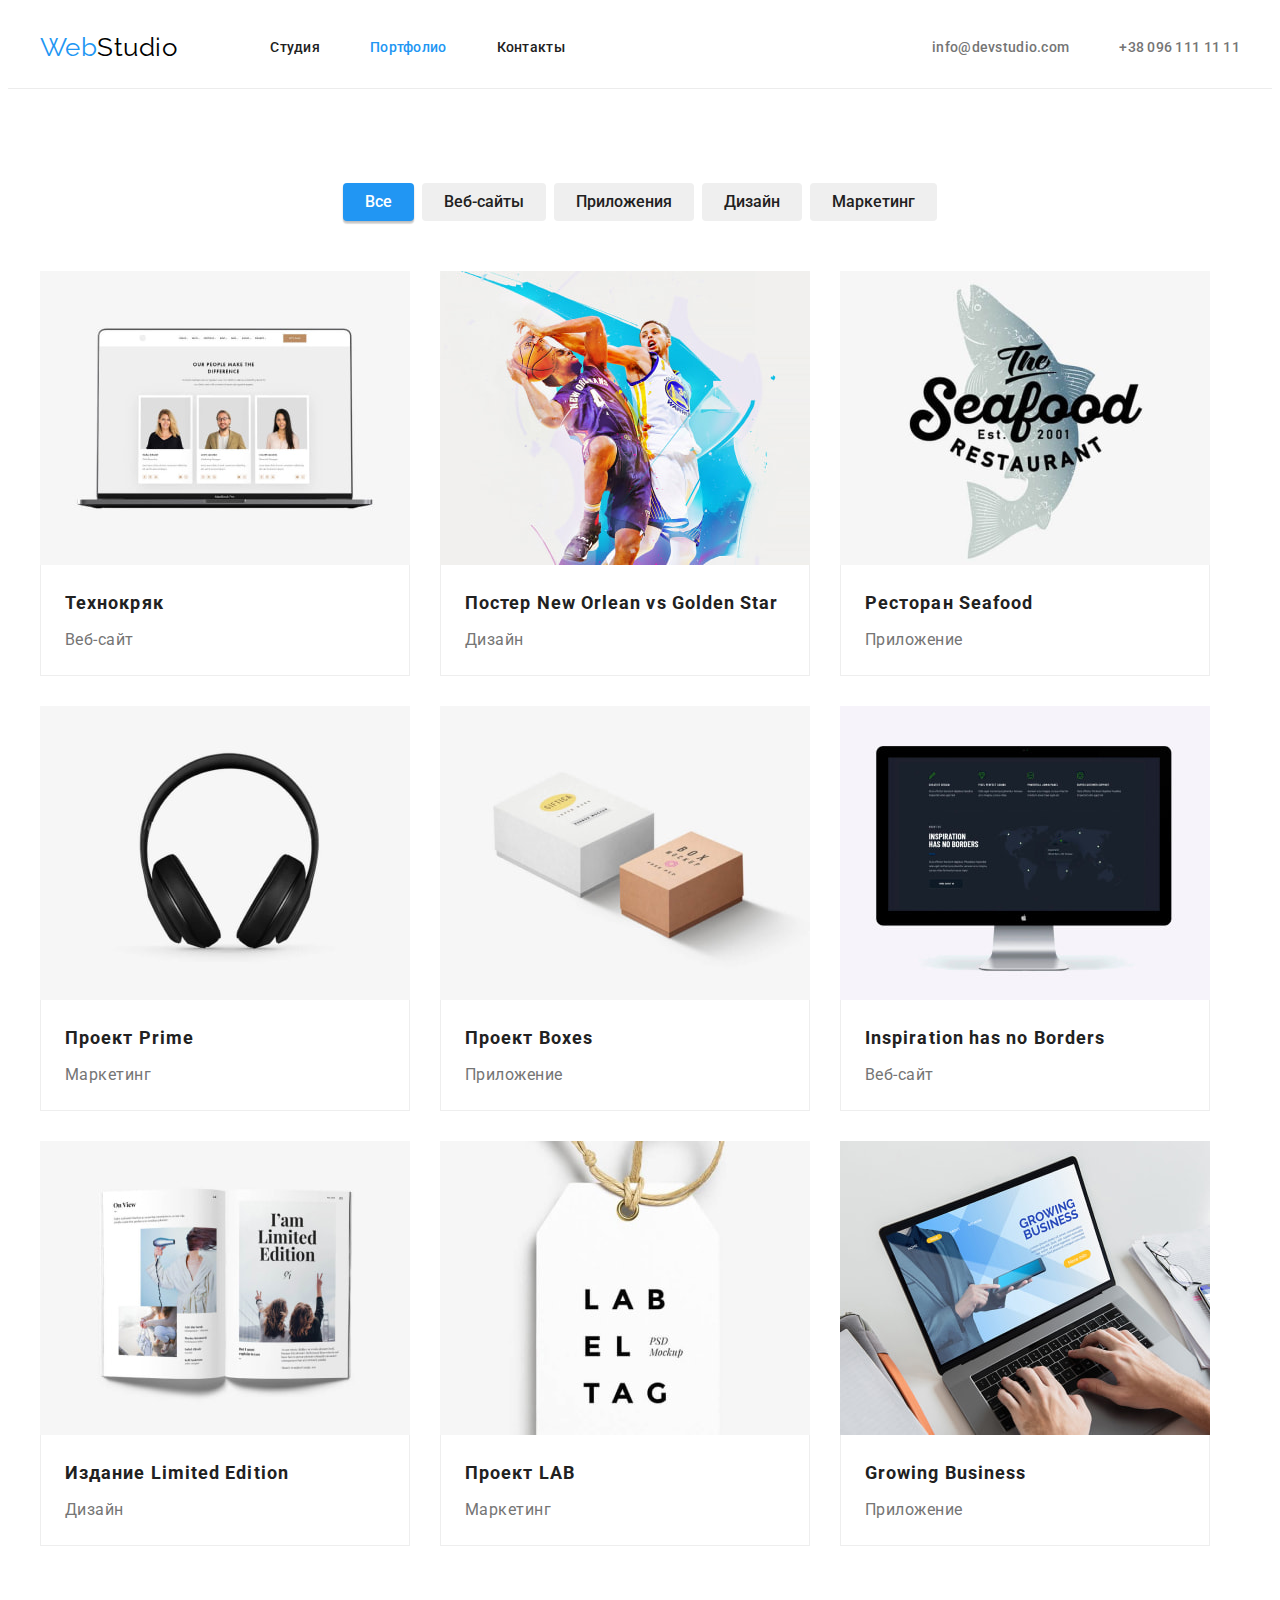
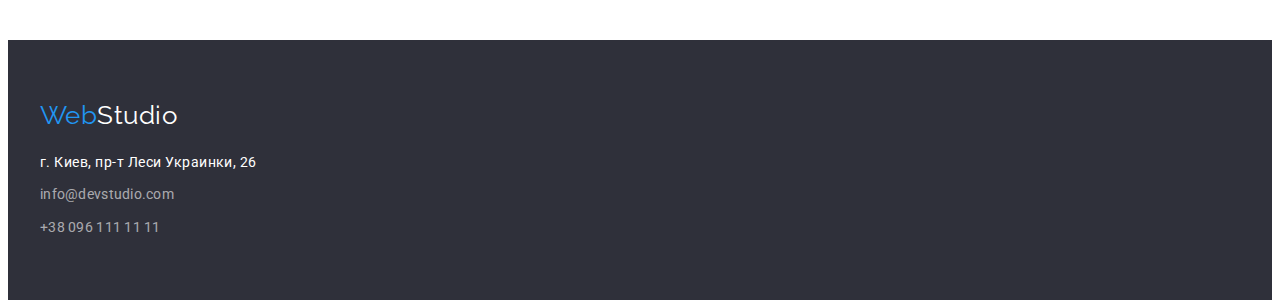
==== portfolio.html @ 003e9807 "Initial commit" ====
<!DOCTYPE html>
<html lang="ru">
  <head>
    <meta charset="UTF-8" />
    <meta http-equiv="X-UA-Compatible" content="IE=edge" />
    <meta name="viewport" content="width=device-width, initial-scale=1.0" />
    <link rel="preconnect" href="https://fonts.googleapis.com" />
    <link rel="preconnect" href="https://fonts.gstatic.com" crossorigin />
    <link
      href="https://fonts.googleapis.com/css2?family=Raleway:wght@700&family=Roboto:wght@400;500;700;900&display=swap"
      rel="stylesheet"
    />
    <link
      rel="stylesheet"
      href="https://cdnjs.cloudflare.com/ajax/libs/modern-normalize/1.1.0/modern-normalize.min.css"
      integrity="sha512-wpPYUAdjBVSE4KJnH1VR1HeZfpl1ub8YT/NKx4PuQ5NmX2tKuGu6U/JRp5y+Y8XG2tV+wKQpNHVUX03MfMFn9Q=="
      crossorigin="anonymous"
      referrerpolicy="no-referrer"
    />
    <link rel="stylesheet" href="./css/styles.css" />
    <title>Document</title>
  </head>
  <body>
    <!--Header section-->
    <header class="header">
      <div class="container header-container">
        <a class="logo" href="./index.html">Web<span class="logo-inner">Studio</span></a>
        <nav class="nav">
          <ul class="nav-list">
            <li class="nav-item">
              <a class="nav-link" href="./index.html">Студия</a>
            </li>
            <li class="nav-item">
              <a class="nav-link current" href="./portfolio.html">Портфолио</a>
            </li>
            <li class="nav-item">
              <a class="nav-link" href="">Контакты</a>
            </li>
          </ul>
        </nav>
        <ul class="header-list">
          <li class="header-item">
            <a class="header-mailto" href="mailto:info@devstudio.com">info@devstudio.com</a>
          </li>
          <li>
            <a class="header-phone" href="tel:+380961111111">+38 096 111 11 11</a>
          </li>
        </ul>
      </div>
    </header>
    <!--Main section-->
    <main>
      <!--Portfolio section-->
      <section class="portfolio section">
        <div class="container">
          <h1 class="visually-hidden">Кнопки</h1>
          <ul class="button-list">
            <li class="button-item">
              <button class="button-portfolio current" type="button">Все</button>
            </li>
            <li class="button-item">
              <button class="button-portfolio" type="button">Веб-сайты</button>
            </li>
            <li class="button-item">
              <button class="button-portfolio" type="button">Приложения</button>
            </li>
            <li class="button-item">
              <button class="button-portfolio" type="button">Дизайн</button>
            </li>
            <li class="button-item">
              <button class="button-portfolio" type="button">Маркетинг</button>
            </li>
          </ul>
          <h2 class="visually-hidden">Портфолио</h2>
          <ul class="portfolio-list card-set">
            <li class="portfolio-item">
              <img src="./images/portfolio/img1.jpg" alt="Ноутбук" width="370" height="294" />
              <div class="portfolio-wrapper">
                <h3 class="portfolio-titel">Технокряк</h3>
                <p class="portfolio-text">Веб-сайт</p>
              </div>
            </li>
            <li class="portfolio-item">
              <img src="./images/portfolio/img2.jpg" alt="Баскетбол" width="370" height="294" />
              <div class="portfolio-wrapper">
                <h3 class="portfolio-titel">Постер New Orlean vs Golden Star</h3>
                <p class="portfolio-text">Дизайн</p>
              </div>
            </li>
            <li class="portfolio-item">
              <img src="./images/portfolio/img3.jpg" alt="Рыба" width="370" height="294" />
              <div class="portfolio-wrapper">
                <h3 class="portfolio-titel">Ресторан Seafood</h3>
                <p class="portfolio-text">Приложение</p>
              </div>
            </li>
            <li class="portfolio-item">
              <img src="./images/portfolio/img4.jpg" alt="Наушники" width="370" height="294" />
              <div class="portfolio-wrapper">
                <h3 class="portfolio-titel">Проект Prime</h3>
                <p class="portfolio-text">Маркетинг</p>
              </div>
            </li>
            <li class="portfolio-item">
              <img src="./images/portfolio/img5.jpg" alt="Две коробки" width="370" height="294" />
              <div class="portfolio-wrapper">
                <h3 class="portfolio-titel">Проект Boxes</h3>
                <p class="portfolio-text">Приложение</p>
              </div>
            </li>
            <li class="portfolio-item">
              <img src="./images/portfolio/img6.jpg" alt="Монитор" width="370" height="294" />
              <div class="portfolio-wrapper">
                <h3 class="portfolio-titel">Inspiration has no Borders</h3>
                <p class="portfolio-text">Веб-сайт</p>
              </div>
            </li>
            <li class="portfolio-item">
              <img src="./images/portfolio/img7.jpg" alt="Книга" width="370" height="294" />
              <div class="portfolio-wrapper">
                <h3 class="portfolio-titel">Издание Limited Edition</h3>
                <p class="portfolio-text">Дизайн</p>
              </div>
            </li>
            <li class="portfolio-item">
              <img src="./images/portfolio/img8.jpg" alt="Ярлык" width="370" height="294" />
              <div class="portfolio-wrapper">
                <h3 class="portfolio-titel">Проект LAB</h3>
                <p class="portfolio-text">Маркетинг</p>
              </div>
            </li>
            <li class="portfolio-item">
              <img
                src="./images/portfolio/img9.jpg"
                alt="Работа за ноутбуком"
                width="370"
                height="294"
              />
              <div class="portfolio-wrapper">
                <h3 class="portfolio-titel">Growing Business</h3>
                <p class="portfolio-text">Приложение</p>
              </div>
            </li>
          </ul>
        </div>
      </section>
    </main>
    <!--Footer section-->
    <footer class="footer footer-section">
      <div class="container">
        <a class="footer-logo" href="./index.html"
          >Web<span class="footer-logo-inner">Studio</span></a
        >
        <address class="address">г. Киев, пр-т Леси Украинки, 26</address>
        <ul>
          <li class="footer-item">
            <a class="footer-mailto" href="mailto:info@devstudio.com">info@devstudio.com</a>
          </li>
          <li class="footer-item">
            <a class="footer-phone" href="tel:+380961111111">+38 096 111 11 11</a>
          </li>
        </ul>
      </div>
    </footer>
  </body>
</html>
---- css/styles.css ----
/* цвет основного текста #212121 */
/* вторичный цвет #757575 */
/* шапка #FFFFFF */
/* почта и тел под rgba(255, 255, 255, 0.6)*/
/* фдрес подвала #FFFFFF  */
/* секция наша команда #F5F4FA */
/* секция чем мы занисаемся #E5E5E5 */
/* секция герой #2F303A */
/* цвет кнопки #2196F3 */
/* шапка hover #188CE8 */
/* body #E5E5E5 */

:root {
  /* others */
  --indent: 30px;
  --items: 3;
}

body {
  color: #757575;
  font-family: Roboto, sans-serif;
  letter-spacing: 0.03em;
}

/* Частковий ресет стилей браузера start */

h1,
h2,
h3,
h4,
h5,
h6,
p {
  margin: 0;
}

ul,
ol {
  list-style: none;
  padding: 0;
  margin: 0;
}

img {
  display: block;
}

a {
  text-decoration: none;
  color: currentColor;
}

/* Частковий ресет стилей браузера end */

/* Base styles */

.container {
  width: 1200px;
  margin-left: auto;
  margin-right: auto;
  padding-left: 15px;
  padding-right: 15px;
  /* outline: 1px solid tomato; */
}

.section {
  padding-top: 94px;
  padding-bottom: 94px;
}

/* Card set */

.card-set {
  display: flex;
  flex-wrap: wrap;
  gap: var(--indent);
}

.card-set-item {
  flex-basis: calc((100% - var(--indent) * (var(--items) - 1)) / var(--items));
}

/* Header section */

.header {
  border: 1px solid #ececec;
  border-top: none;
  border-right: none;
  border-left: none;
}

.header-container {
  display: flex;
  align-items: center;
}

.logo {
  display: block;
  margin-right: 93px;
  padding-top: 24px;
  padding-bottom: 25px;

  font-family: Raleway, cursive;
  font-size: 26px;
  line-height: 1.19;

  color: #2196f3;
}

.logo-inner {
  color: #000000;
}

.nav {
  margin-right: auto;
}

.nav-list {
  display: flex;
  gap: 50px;
}

.nav-link {
  display: block;
  padding-top: 32px;
  padding-bottom: 32px;

  color: #212121;
  font-weight: 500;
  font-size: 14px;
  line-height: 1.14;
  letter-spacing: 0.02em;
}

.nav-link:hover,
.nav-link:focus {
  color: #2196f3;
}

.nav-link.current {
  color: #2196f3;
}

.header-list {
  display: flex;
  gap: 50px;
}

.header-mailto {
  display: block;
  padding-top: 32px;
  padding-bottom: 32px;

  color: #757575;
  font-weight: 500;
  font-size: 14px;
  line-height: 1.14;
  letter-spacing: 0.02em;
}

.header-mailto:hover,
.header-mailto:focus {
  color: #2196f3;
}

.header-phone {
  display: block;
  padding-top: 32px;
  padding-bottom: 32px;

  color: #757575;
  font-weight: 500;
  font-size: 14px;
  line-height: 1.14;
  letter-spacing: 0.02em;
}

.header-phone:hover,
.header-phone:focus {
  color: #2196f3;
}

/* hero section */

.hero {
  background-color: #2f303a;
  text-align: center;
}

.section-wrap {
  padding-top: 200px;
  padding-bottom: 200px;
}

.hero-title {
  margin-bottom: 30px;
  width: 696px;
  margin-left: auto;
  margin-right: auto;

  color: #ffffff;
  font-weight: 900;
  font-size: 44px;
  line-height: 1.36;
  text-align: center;
  letter-spacing: 0.06em;
  text-transform: uppercase;
}

.button-hero {
  min-width: 200px;
  min-height: 50px;
  padding: 10px 32px;

  background-color: #2196f3;
  color: #ffffff;
  border: none;
  font-family: inherit;
  cursor: pointer;
  font-weight: 700;
  font-size: 16px;
  line-height: 1.88;
  letter-spacing: 0.06em;
  box-shadow: 0px 4px 4px rgba(0, 0, 0, 0.15);
  border-radius: 4px;
}

.button-hero:hover,
.button-hero:focus {
  background-color: #188ce8;
  color: #ffffff;
  border: none;
}

/* offer section */

.offer-list {
  display: flex;
  gap: var(--indent);
}

.offer-item {
  flex-basis: 270px;
}

.offer-title {
  margin-bottom: 10px;

  color: #212121;
  font-weight: 700;
  font-size: 14px;
  line-height: 1.14;
  text-transform: uppercase;
}

.offer-text {
  font-size: 14px;
  line-height: 1.71;
}

/* doing section */

.section-top {
  padding-top: 0;
}

.doing-title {
  margin-bottom: 50px;

  color: #212121;
  font-weight: 700;
  font-size: 36px;
  line-height: 1.16;
  text-align: center;
}

.doing-list {
  display: flex;
  gap: var(--indent);
}

/* team section */

.team {
  background-color: #f5f4fa;
}

.team-titel {
  margin-bottom: 50px;

  color: #212121;
  font-weight: 700;
  font-size: 36px;
  line-height: 1.16;
  text-align: center;
}

.team-list {
  display: flex;
  gap: var(--indent);
}

.team-wrapper {
  border-top: none;
  padding-top: 30px;
  padding-bottom: 30px;
  padding-left: 5px;
  padding-right: 5px;

  background: #ffffff;
  box-shadow: 0px 1px 3px rgba(0, 0, 0, 0.12), 0px 1px 1px rgba(0, 0, 0, 0.14),
    0px 2px 1px rgba(0, 0, 0, 0.2);
  border-radius: 0px 0px 4px 4px;
  letter-spacing: 0.03em;
}

.team-subtitel {
  margin-bottom: 10px;

  color: #212121;
  font-weight: 500;
  font-size: 16px;
  line-height: 1.18;
  text-align: center;
}

.team-text {
  font-size: 16px;
  line-height: 1.18;
  text-align: center;
}

/* footer section */

.footer {
  background-color: #2f303a;
}

.footer-section {
  padding-top: 60px;
  padding-bottom: 60px;
}

.footer-logo {
  display: block;
  margin-bottom: 20px;

  color: #2196f3;
  font-family: Raleway, cursive;
  font-size: 26px;
  line-height: 1.19;
}

.footer-logo-inner {
  color: #ffffff;
}

.address {
  margin-bottom: 9px;

  color: #ffffff;
  font-size: 14px;
  line-height: 1.71;
  font-style: normal;
}

.footer-item:not(:last-child) {
  display: block;
  margin-bottom: 9px;
}

.footer-mailto {
  font-size: 14px;
  line-height: 1.71;
  color: rgba(255, 255, 255, 0.6);
  letter-spacing: 0.02em;
}

.footer-mailto:hover,
.footer-mailto:focus {
  color: #2196f3;
}

.footer-phone {
  font-size: 14px;
  line-height: 1.71;
  color: rgba(255, 255, 255, 0.6);
  letter-spacing: 0.02em;
}

.footer-phone:hover,
.footer-phone:focus {
  color: #2196f3;
}

/* Portfolio section */

.button-list {
  display: flex;
  margin-bottom: 50px;
  justify-content: center;
}

.button-item:not(:last-child) {
  margin-right: 8px;
}

.button-portfolio {
  padding: 6px 22px;

  color: #212121;
  border: none;
  font-family: inherit;
  cursor: pointer;
  font-weight: 500;
  font-size: 16px;
  line-height: 1.62;
  border-radius: 4px;
}

.button-portfolio.current {
  background-color: #2196f3;
  color: #ffffff;
  box-shadow: 0px 3px 1px rgba(0, 0, 0, 0.1), 0px 1px 2px rgba(0, 0, 0, 0.08),
    0px 2px 2px rgba(0, 0, 0, 0.12);
}

.button-portfolio:hover,
.button-portfolio:focus {
  background-color: #2196f3;
  color: #ffffff;
  box-shadow: 0px 3px 1px rgba(0, 0, 0, 0.1), 0px 1px 2px rgba(0, 0, 0, 0.08),
    0px 2px 2px rgba(0, 0, 0, 0.12);
}

.portfolio-list {
  display: flex;
  gap: var(--indent);
}

.portfolio-wrapper {
  padding-top: 20px;
  padding-bottom: 20px;
  padding-left: 24px;
  padding-right: 24px;

  border: 1px solid #eeeeee;
  border-top: none;
}

.portfolio-titel {
  margin-bottom: 4px;

  color: #212121;
  font-weight: 700;
  font-size: 18px;
  line-height: 2;
  letter-spacing: 0.06em;
}

.portfolio-text {
  font-size: 16px;
  line-height: 1.87;
}

.visually-hidden {
  position: absolute;
  white-space: nowrap;
  width: 1px;
  height: 1px;
  overflow: hidden;
  border: 0;
  padding: 0;
  clip: rect(0 0 0 0);
  clip-path: inset(50%);
  margin: -1px;
}
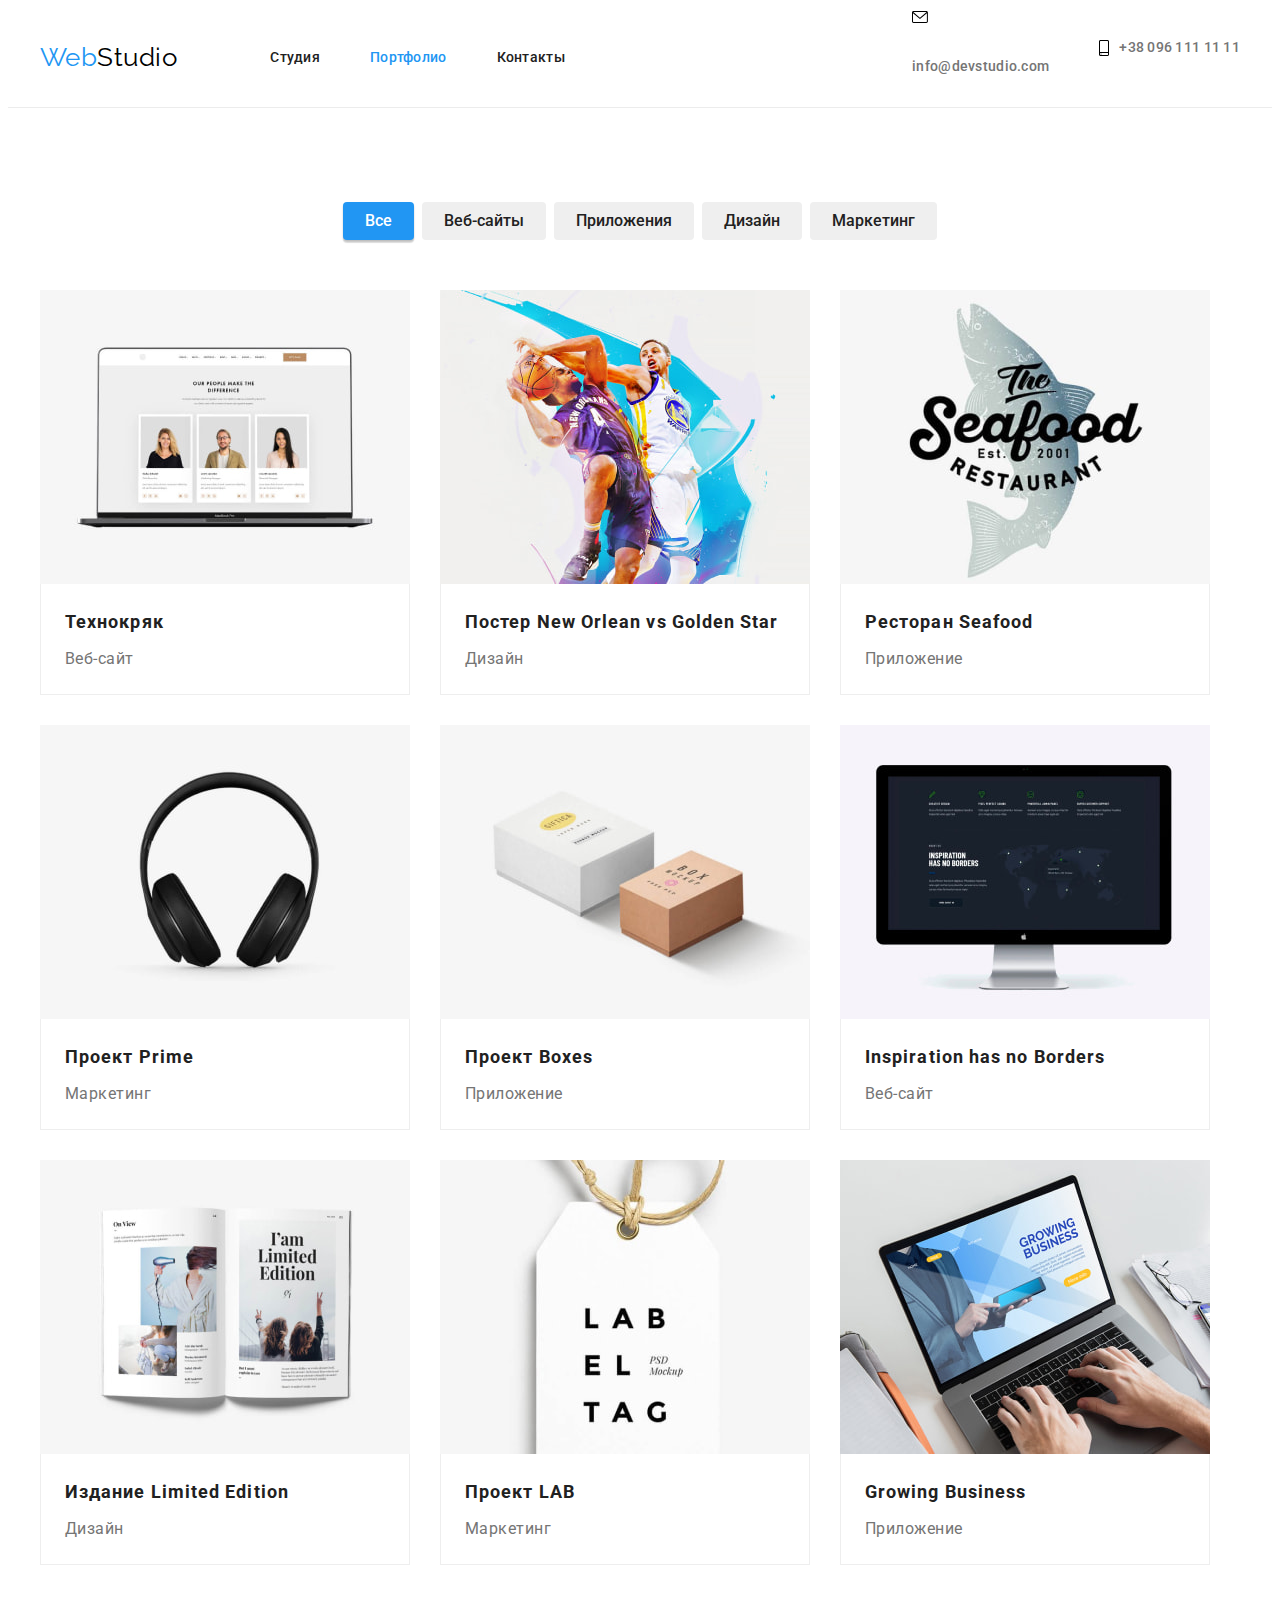
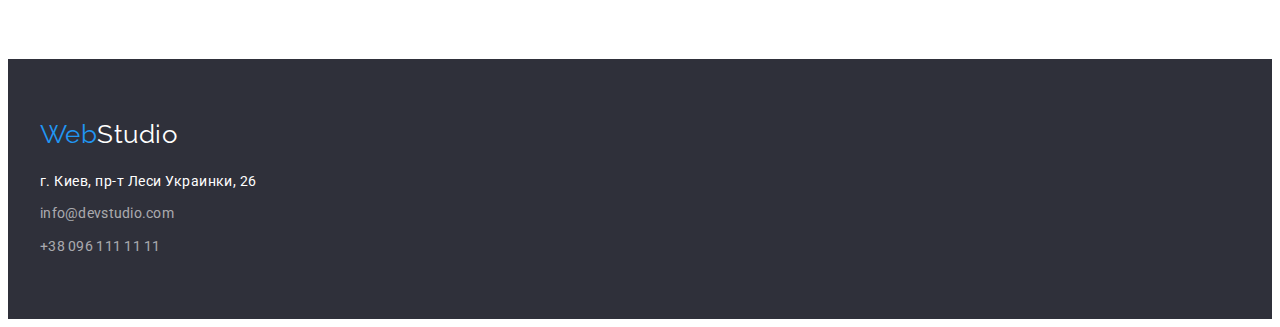
==== commit 5712c5c2: "Update portfolio.html" ====
--- a/portfolio.html
+++ b/portfolio.html
@@ -40,10 +40,20 @@
         </nav>
         <ul class="header-list">
           <li class="header-item">
-            <a class="header-mailto" href="mailto:info@devstudio.com">info@devstudio.com</a>
+            <div class="mailto-wrapper">
+              <svg class="icon-nav" width="16" height="12">
+                <use href="./images/icons.svg#envelope"></use>
+              </svg>
+              <a class="header-mailto" href="mailto:info@devstudio.com">info@devstudio.com</a>
+            </div>
           </li>
-          <li>
-            <a class="header-phone" href="tel:+380961111111">+38 096 111 11 11</a>
+          <li class="header-item">
+            <div class="phone-wpapper">
+              <svg class="icon-nav" width="10" height="16">
+                <use href="./images/icons.svg#smartphone"></use>
+              </svg>
+              <a class="header-phone" href="tel:+380961111111">+38 096 111 11 11</a>
+            </div>
           </li>
         </ul>
       </div>
--- a/css/styles.css
+++ b/css/styles.css
@@ -146,6 +146,12 @@
   gap: 50px;
 }
 
+.phone-wpapper {
+  display: flex;
+  align-items: center;
+  gap: 10px;
+}
+
 .header-mailto {
   display: block;
   padding-top: 32px;
@@ -175,6 +181,11 @@
   letter-spacing: 0.02em;
 }
 
+.phone-wpapper:hover,
+.phone-wpapper:focus {
+  color: #2196f3;
+}
+
 .header-phone:hover,
 .header-phone:focus {
   color: #2196f3;
@@ -183,8 +194,23 @@
 /* hero section */
 
 .hero {
-  background-color: #2f303a;
   text-align: center;
+}
+
+.overlay {
+  max-width: 1600px;
+  height: 600px;
+  margin-left: auto;
+  margin-right: auto;
+
+  background-color: #c4c4c4;
+  box-shadow: 0px 4px 4px rgba(0, 0, 0, 0.25);
+  background-image: linear-gradient(to right, rgba(47, 48, 58, 0.4), rgba(47, 48, 58, 0.4)),
+    url(../images/hero/Image01.jpg);
+
+  background-repeat: no-repeat;
+  background-position: center;
+  background-size: cover;
 }
 
 .section-wrap {
@@ -239,6 +265,17 @@
   gap: var(--indent);
 }
 
+.offer-wrapper {
+  display: flex;
+  align-items: center;
+  justify-content: center;
+  margin-bottom: 30px;
+
+  width: 270px;
+  height: 120px;
+  background-color: #f5f4fa;
+  border-radius: 4px;
+}
 .offer-item {
   flex-basis: 270px;
 }
@@ -325,6 +362,8 @@
 }
 
 .team-text {
+  margin-bottom: 16px;
+
   font-size: 16px;
   line-height: 1.18;
   text-align: center;
@@ -475,3 +514,36 @@
   clip-path: inset(50%);
   margin: -1px;
 }
+
+/* Socials icons */
+
+.socials {
+  display: flex;
+  align-items: center;
+  justify-content: center;
+  gap: 10px;
+}
+
+.socials-link {
+  display: flex;
+  align-items: center;
+  justify-content: center;
+
+  width: 44px;
+  height: 44px;
+  border-radius: 50%;
+}
+
+.socials-icon {
+  fill: #afb1b8;
+}
+
+.socials-link:hover,
+.socials-link:focus {
+  background-color: #2196f3;
+}
+
+.socials-link:hover .socials-icon,
+.socials-link:focus .socials-icon {
+  fill: #ffffff;
+}
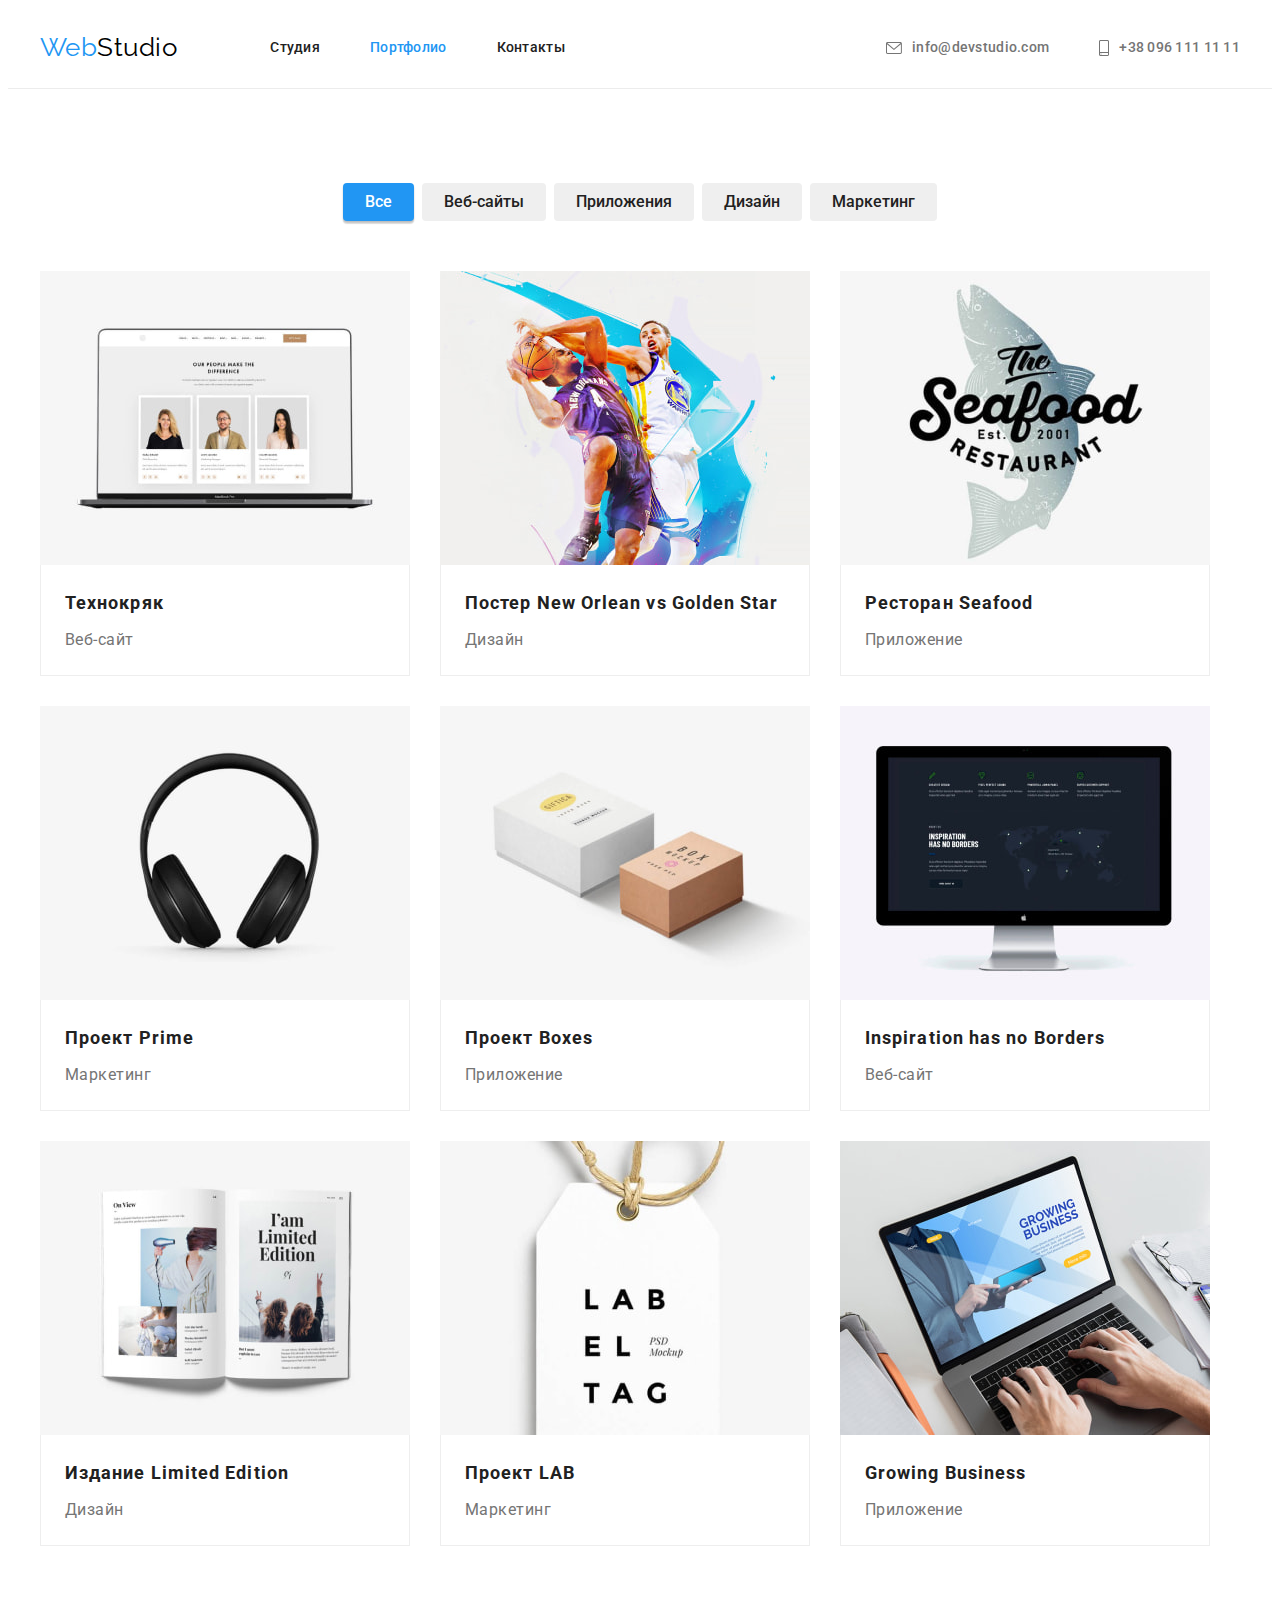
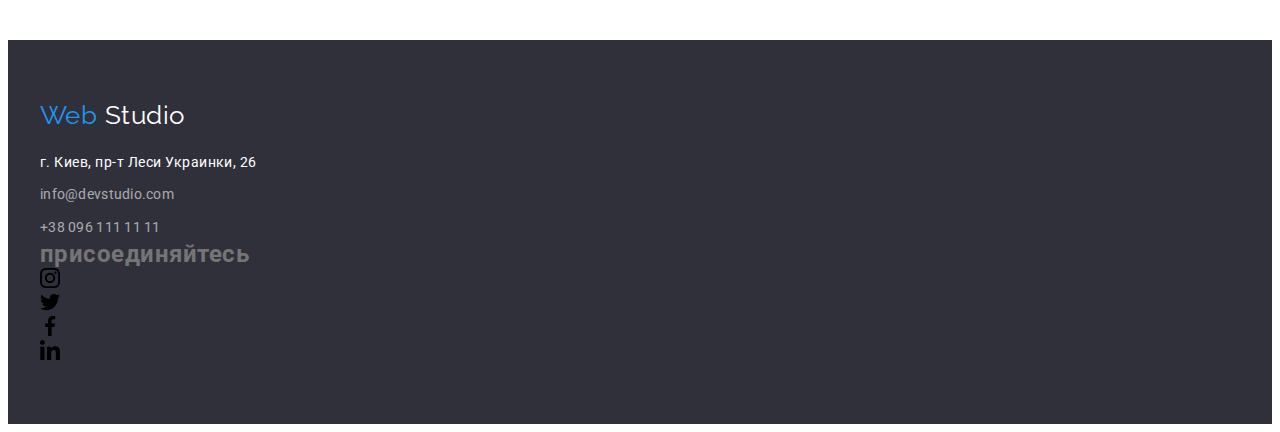
==== commit 2e39f1fd: "Update portfolio.html" ====
--- a/portfolio.html
+++ b/portfolio.html
@@ -157,19 +157,78 @@
     </main>
     <!--Footer section-->
     <footer class="footer footer-section">
-      <div class="container">
-        <a class="footer-logo" href="./index.html"
-          >Web<span class="footer-logo-inner">Studio</span></a
-        >
-        <address class="address">г. Киев, пр-т Леси Украинки, 26</address>
-        <ul>
-          <li class="footer-item">
-            <a class="footer-mailto" href="mailto:info@devstudio.com">info@devstudio.com</a>
-          </li>
-          <li class="footer-item">
-            <a class="footer-phone" href="tel:+380961111111">+38 096 111 11 11</a>
-          </li>
-        </ul>
+      <div class="container footer-box">
+        <div class="footer-col">
+          <a class="footer-logo" href="./index.html"
+            >Web <span class="footer-logo-inner">Studio</span>
+          </a>
+          <address class="address">г. Киев, пр-т Леси Украинки, 26</address>
+          <ul class="footer-list">
+            <li class="footer-item">
+              <a class="footer-mailto" href="mailto:info@devstudio.com">info@devstudio.com</a>
+            </li>
+            <li class="footer-item">
+              <a class="footer-phone" href="tel:+380961111111">+38 096 111 11 11</a>
+            </li>
+          </ul>
+        </div>
+        <div class="footer-wrapper">
+          <h2 class="footer-titel">присоединяйтесь</h2>
+          <ul class="footer-socials list">
+            <li class="footer-socials-item">
+              <a
+                class="footer-socials-link"
+                href=""
+                target="_blank"
+                rel="noopener noreferrer"
+                aria-label="instagram"
+              >
+                <svg class="footer-socials-icon" width="20" height="20">
+                  <use href="./images/icons.svg#instagram"></use>
+                </svg>
+              </a>
+            </li>
+            <li class="footer-socials-item">
+              <a
+                class="footer-socials-link"
+                href=""
+                target="_blank"
+                rel="noopener noreferrer"
+                aria-label="twitter"
+              >
+                <svg class="footer-socials-icon" width="20" height="20">
+                  <use href="./images/icons.svg#twitter"></use>
+                </svg>
+              </a>
+            </li>
+            <li class="footer-socials-item">
+              <a
+                class="footer-socials-link"
+                href=""
+                target="_blank"
+                rel="noopener noreferrer"
+                aria-label="facebook"
+              >
+                <svg class="footer-socials-icon" width="20" height="20">
+                  <use href="./images/icons.svg#facebook"></use>
+                </svg>
+              </a>
+            </li>
+            <li class="footer-socials-item">
+              <a
+                class="footer-socials-link"
+                href=""
+                target="_blank"
+                rel="noopener noreferrer"
+                aria-label="linkedin"
+              >
+                <svg class="footer-socials-icon" width="20" height="20">
+                  <use href="./images/icons.svg#linkedin"></use>
+                </svg>
+              </a>
+            </li>
+          </ul>
+        </div>
       </div>
     </footer>
   </body>
--- a/css/styles.css
+++ b/css/styles.css
@@ -145,8 +145,11 @@
   display: flex;
   gap: 50px;
 }
-
-.phone-wpapper {
+.icon-nav {
+  fill: currentColor;
+}
+
+.mailto-wrapper {
   display: flex;
   align-items: center;
   gap: 10px;
@@ -164,9 +167,20 @@
   letter-spacing: 0.02em;
 }
 
+.mailto-wrapper:hover,
+.mailto-wrapper:focus {
+  color: #2196f3;
+}
+
 .header-mailto:hover,
 .header-mailto:focus {
   color: #2196f3;
+}
+
+.phone-wpapper {
+  display: flex;
+  align-items: center;
+  gap: 10px;
 }
 
 .header-phone {
@@ -369,6 +383,54 @@
   text-align: center;
 }
 
+/* Clients setion */
+
+.clients-titel {
+  margin-bottom: 50px;
+
+  font-family: 'Roboto';
+  font-style: normal;
+  font-weight: 700;
+  font-size: 36px;
+  line-height: 42px;
+  text-align: center;
+  letter-spacing: 0.03em;
+
+  color: #212121;
+}
+
+.clients {
+  display: flex;
+  align-items: center;
+  justify-content: center;
+  gap: 30px;
+}
+
+.clients-link {
+  display: flex;
+  align-items: center;
+  justify-content: center;
+
+  width: 170px;
+  height: 92px;
+  border: 1px solid #afb1b8;
+  border-radius: 4px;
+}
+
+.clients-icon {
+  fill: #afb1b8;
+}
+
+.clients-link:hover,
+.clients-link:focus {
+  border-color: #2196f3;
+}
+
+.clients-link:hover .clients-icon,
+.clients-link:focus .clients-icon {
+  fill: #2196f3;
+}
+
 /* footer section */
 
 .footer {
@@ -477,6 +539,11 @@
   gap: var(--indent);
 }
 
+.portfolio-item:hover {
+  cursor: pointer;
+  box-shadow: 0px 1px 1px rgba(0, 0, 0, 0.12), 0px 4px 4px rgba(0, 0, 0, 0.06),
+    1px 4px 6px rgba(0, 0, 0, 0.16);
+}
 .portfolio-wrapper {
   padding-top: 20px;
   padding-bottom: 20px;
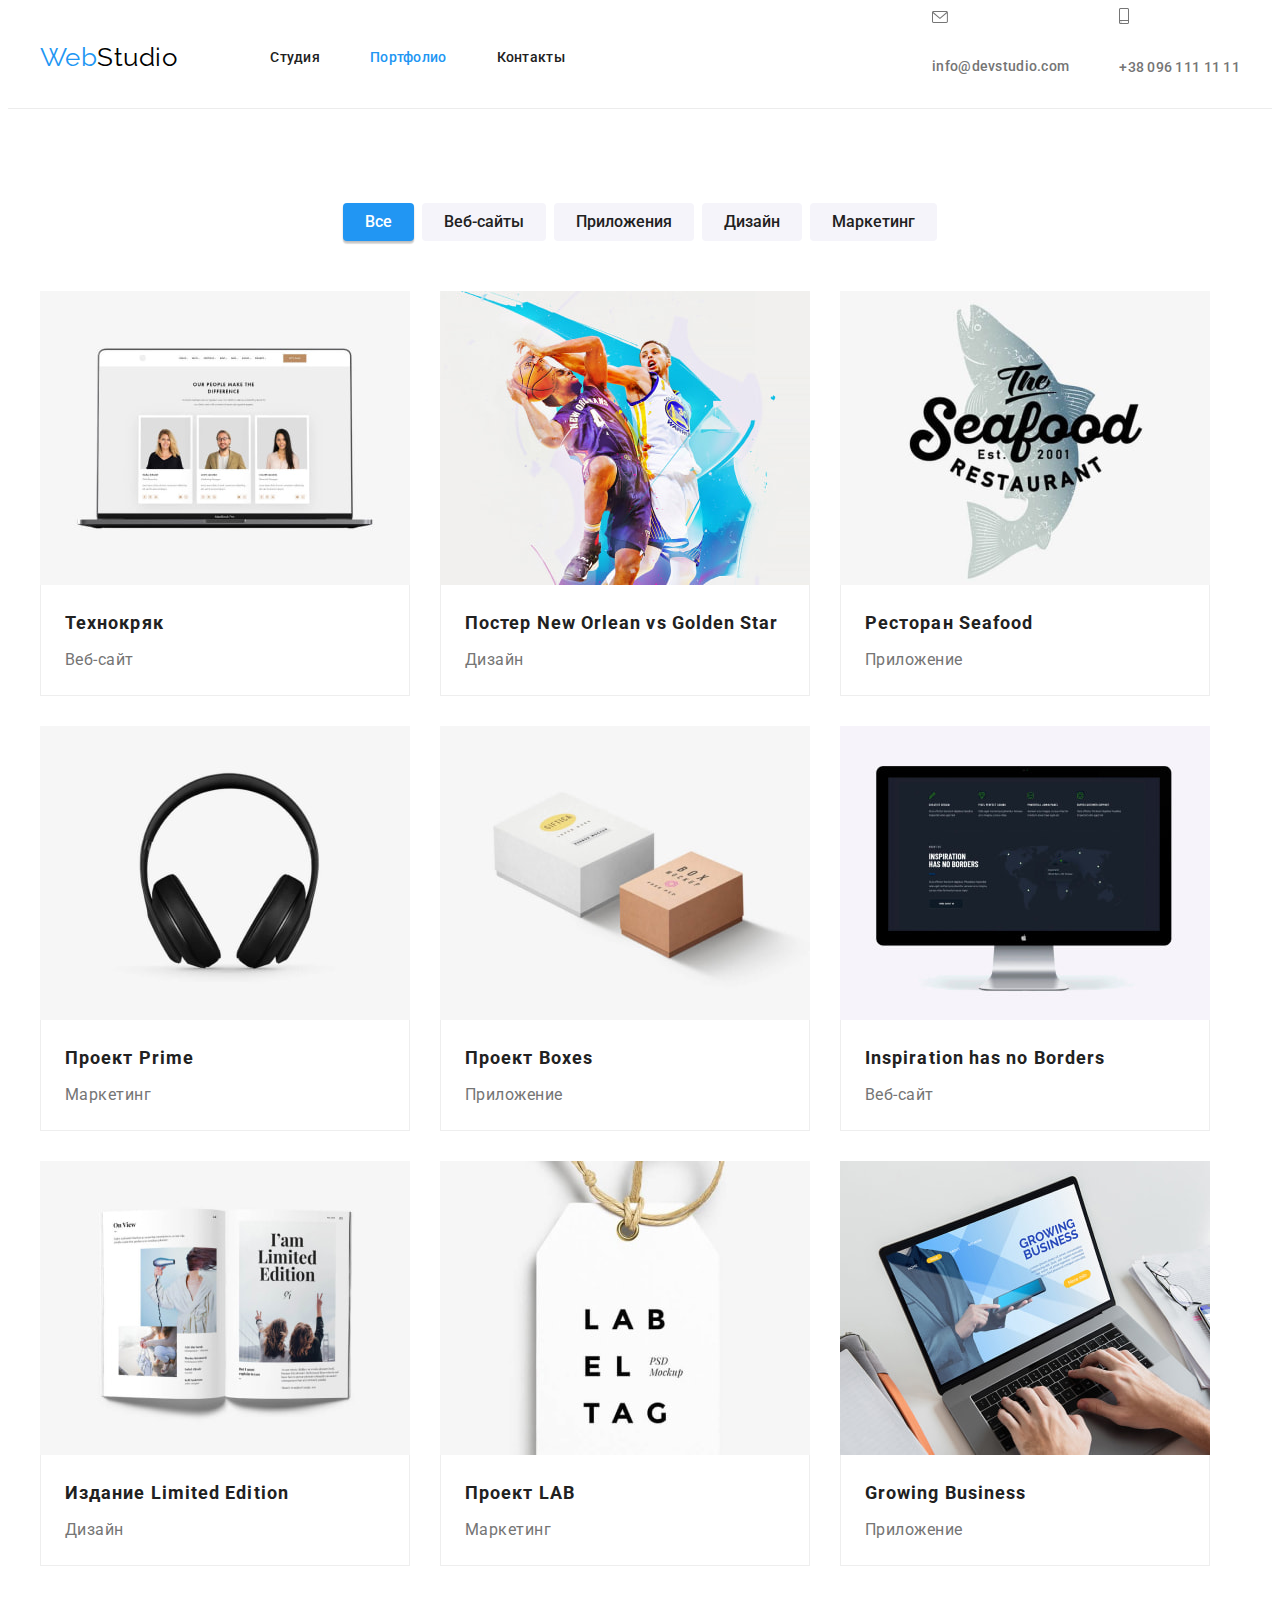
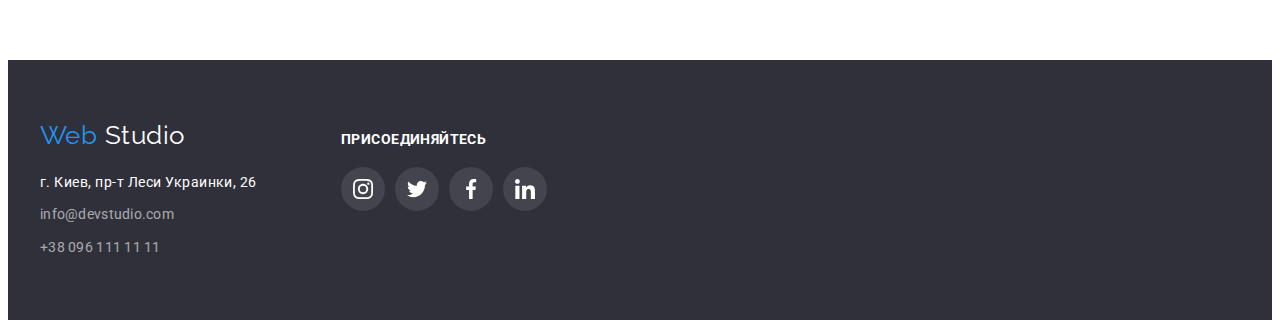
==== commit 1092bad5: "Update portfolio.html" ====
--- a/portfolio.html
+++ b/portfolio.html
@@ -40,20 +40,16 @@
         </nav>
         <ul class="header-list">
           <li class="header-item">
-            <div class="mailto-wrapper">
-              <svg class="icon-nav" width="16" height="12">
-                <use href="./images/icons.svg#envelope"></use>
-              </svg>
-              <a class="header-mailto" href="mailto:info@devstudio.com">info@devstudio.com</a>
-            </div>
+            <svg class="icon-nav" width="16" height="12">
+              <use href="./images/icons.svg#envelope"></use>
+            </svg>
+            <a class="header-mailto" href="mailto:info@devstudio.com">info@devstudio.com</a>
           </li>
           <li class="header-item">
-            <div class="phone-wpapper">
-              <svg class="icon-nav" width="10" height="16">
-                <use href="./images/icons.svg#smartphone"></use>
-              </svg>
-              <a class="header-phone" href="tel:+380961111111">+38 096 111 11 11</a>
-            </div>
+            <svg class="icon-nav" width="10" height="16">
+              <use href="./images/icons.svg#smartphone"></use>
+            </svg>
+            <a class="header-phone" href="tel:+380961111111">+38 096 111 11 11</a>
           </li>
         </ul>
       </div>
--- a/css/styles.css
+++ b/css/styles.css
@@ -442,6 +442,17 @@
   padding-bottom: 60px;
 }
 
+.footer-box {
+  display: flex;
+  align-items: baseline;
+}
+
+.footer-col {
+  display: flex;
+  flex-wrap: wrap;
+  width: 231px;
+  margin-right: 70px;
+}
 .footer-logo {
   display: block;
   margin-bottom: 20px;
@@ -492,6 +503,51 @@
 .footer-phone:hover,
 .footer-phone:focus {
   color: #2196f3;
+}
+
+.footer-titel {
+  margin-bottom: 20px;
+
+  font-weight: 700;
+  font-size: 14px;
+  line-height: calc(16 / 14);
+  letter-spacing: 0.03em;
+  text-transform: uppercase;
+
+  color: #ffffff;
+}
+
+.footer-wrapper {
+  display: flex;
+  flex-wrap: wrap;
+  width: 206px;
+}
+
+.footer-socials {
+  display: flex;
+  align-items: center;
+  justify-content: center;
+  gap: 10px;
+}
+
+.footer-socials-link {
+  display: flex;
+  align-items: center;
+  justify-content: center;
+
+  width: 44px;
+  height: 44px;
+  border-radius: 50%;
+  background-color: #43444d;
+}
+
+.footer-socials-icon {
+  fill: #ffffff;
+}
+
+.footer-socials-link:hover,
+.footer-socials-link:focus {
+  background-color: #2196f3;
 }
 
 /* Portfolio section */
@@ -517,6 +573,7 @@
   font-size: 16px;
   line-height: 1.62;
   border-radius: 4px;
+  background-color: #f5f4fa;
 }
 
 .button-portfolio.current {
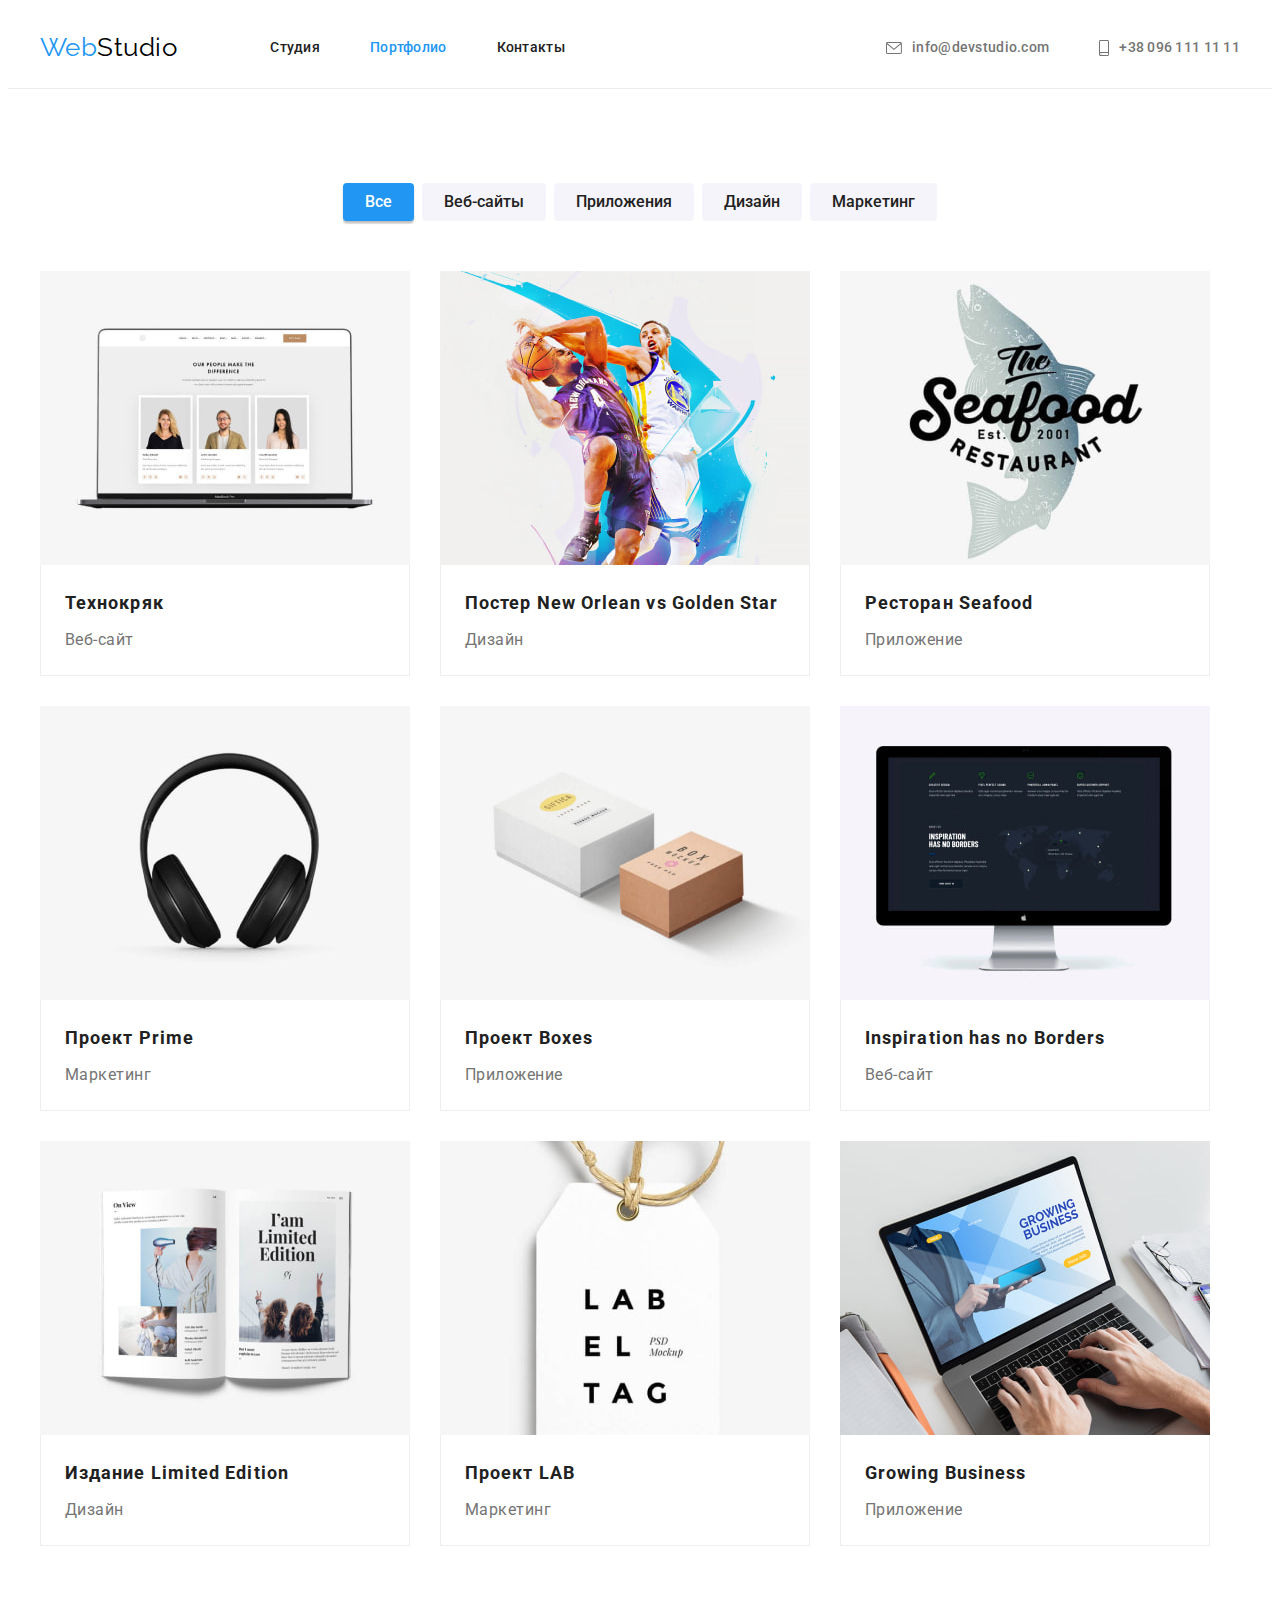
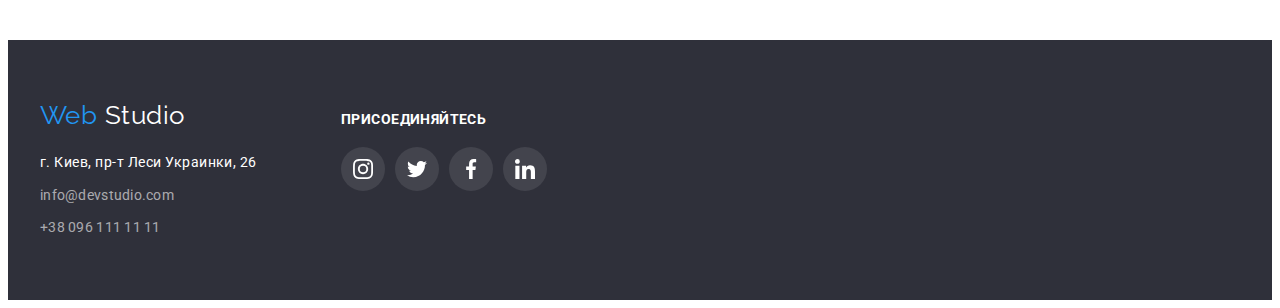
==== commit eeb9e2ef: "Update portfolio.html" ====
--- a/portfolio.html
+++ b/portfolio.html
@@ -40,16 +40,20 @@
         </nav>
         <ul class="header-list">
           <li class="header-item">
-            <svg class="icon-nav" width="16" height="12">
-              <use href="./images/icons.svg#envelope"></use>
-            </svg>
-            <a class="header-mailto" href="mailto:info@devstudio.com">info@devstudio.com</a>
+            <a class="header-mailto" href="mailto:info@devstudio.com">
+              <svg class="icon-nav" width="16" height="12">
+                <use href="./images/icons.svg#envelope"></use>
+              </svg>
+              info@devstudio.com
+            </a>
           </li>
           <li class="header-item">
-            <svg class="icon-nav" width="10" height="16">
-              <use href="./images/icons.svg#smartphone"></use>
-            </svg>
-            <a class="header-phone" href="tel:+380961111111">+38 096 111 11 11</a>
+            <a class="header-phone" href="tel:+380961111111">
+              <svg class="icon-nav" width="10" height="16">
+                <use href="./images/icons.svg#smartphone"></use>
+              </svg>
+              +38 096 111 11 11
+            </a>
           </li>
         </ul>
       </div>
--- a/css/styles.css
+++ b/css/styles.css
@@ -145,18 +145,16 @@
   display: flex;
   gap: 50px;
 }
+
 .icon-nav {
   fill: currentColor;
 }
 
-.mailto-wrapper {
+.header-mailto {
   display: flex;
   align-items: center;
   gap: 10px;
-}
-
-.header-mailto {
-  display: block;
+
   padding-top: 32px;
   padding-bottom: 32px;
 
@@ -177,14 +175,11 @@
   color: #2196f3;
 }
 
-.phone-wpapper {
+.header-phone {
   display: flex;
   align-items: center;
   gap: 10px;
-}
-
-.header-phone {
-  display: block;
+
   padding-top: 32px;
   padding-bottom: 32px;
 
